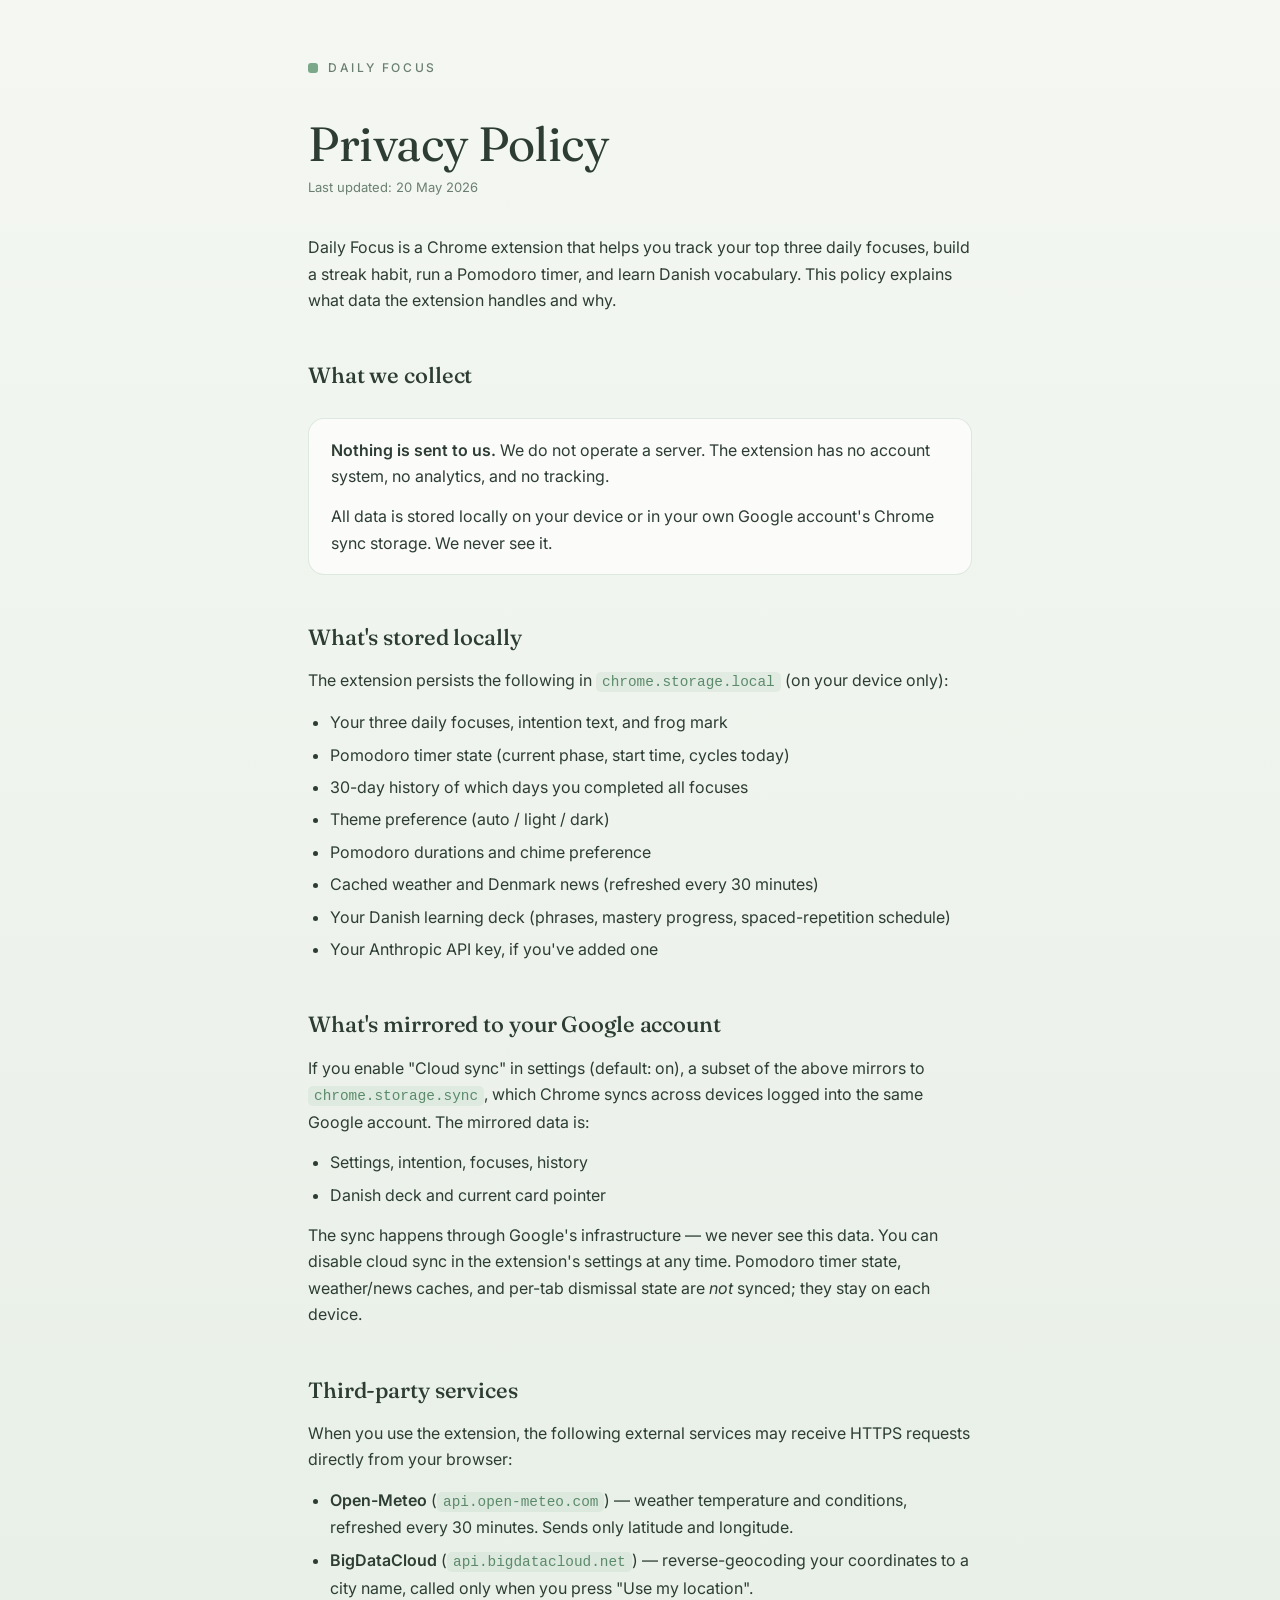
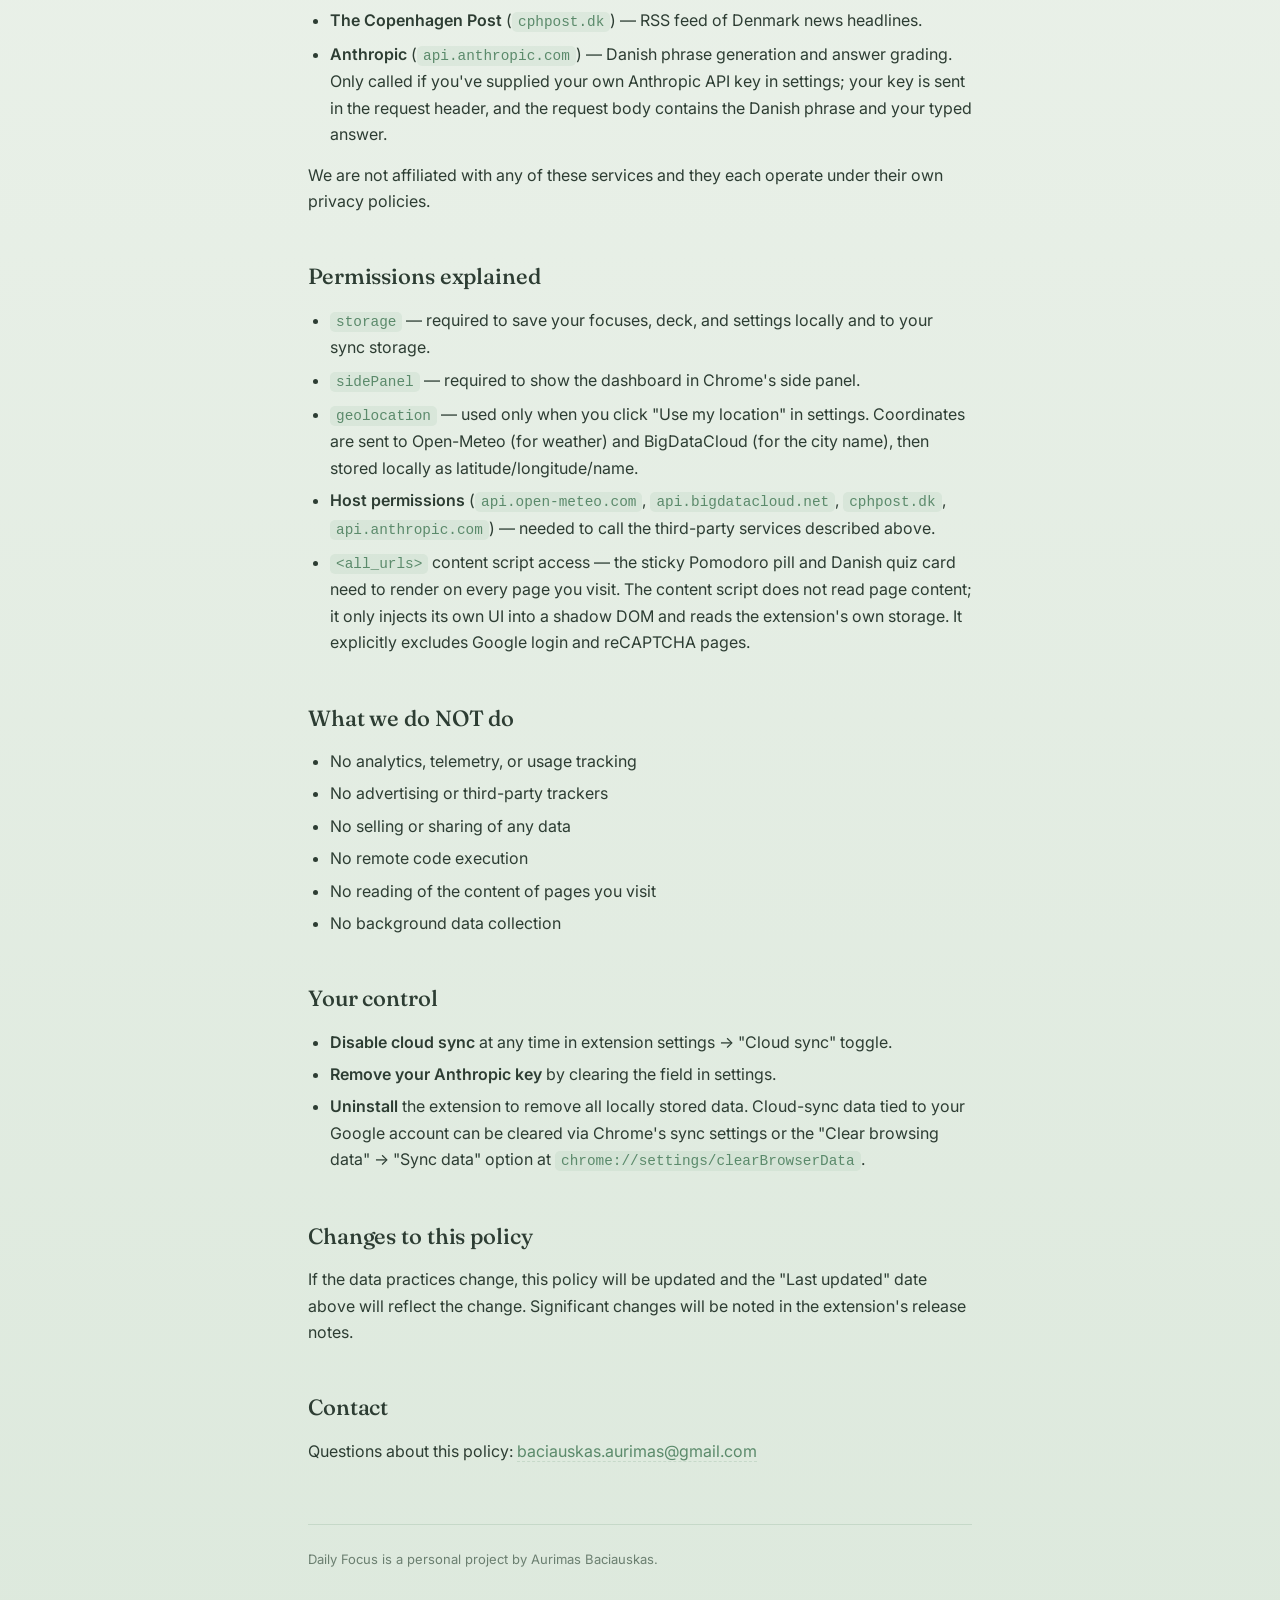
==== privacy.html @ 4ad21ade "init: landing + privacy policy" ====
<!doctype html>
<html lang="en">
  <head>
    <meta charset="utf-8" />
    <meta name="viewport" content="width=device-width, initial-scale=1" />
    <title>Daily Focus — Privacy Policy</title>
    <link rel="preconnect" href="https://fonts.googleapis.com" />
    <link rel="preconnect" href="https://fonts.gstatic.com" crossorigin />
    <link
      href="https://fonts.googleapis.com/css2?family=Fraunces:ital,opsz,wght@0,9..144,400;0,9..144,500;1,9..144,400&family=Inter:wght@400;500;600&display=swap"
      rel="stylesheet"
    />
    <meta name="description" content="Privacy policy for the Daily Focus Chrome extension." />
    <style>
      :root {
        --bg-top: #f4f7f2;
        --bg-bottom: #dde9dd;
        --ink: #2d3d33;
        --ink-soft: #6b7f70;
        --ink-faint: #a8bcae;
        --sage: #7ba888;
        --sage-deep: #5b8a6b;
        --sage-tint: rgba(123, 168, 136, 0.12);
        --line: rgba(91, 138, 107, 0.18);
        --card: rgba(255, 255, 255, 0.7);
      }
      @media (prefers-color-scheme: dark) {
        :root {
          --bg-top: #1a2420;
          --bg-bottom: #0f1614;
          --ink: #dde7e0;
          --ink-soft: #94a89c;
          --ink-faint: #62756a;
          --sage: #7ba888;
          --sage-deep: #a8d4b6;
          --sage-tint: rgba(123, 168, 136, 0.18);
          --line: rgba(168, 212, 182, 0.14);
          --card: rgba(255, 255, 255, 0.035);
          color-scheme: dark;
        }
      }

      * { box-sizing: border-box; }
      html, body { margin: 0; padding: 0; }
      body {
        font-family: "Inter", -apple-system, BlinkMacSystemFont, "Segoe UI", sans-serif;
        color: var(--ink);
        background: linear-gradient(180deg, var(--bg-top) 0%, var(--bg-bottom) 100%);
        min-height: 100vh;
        -webkit-font-smoothing: antialiased;
        font-size: 16px;
        line-height: 1.65;
      }
      .stage {
        max-width: 720px;
        margin: 0 auto;
        padding: 6vh 28px 8vh;
      }
      .brand {
        display: inline-flex;
        align-items: center;
        gap: 10px;
        font-size: 12px;
        letter-spacing: 0.22em;
        text-transform: uppercase;
        color: var(--ink-soft);
        font-weight: 500;
        margin-bottom: 40px;
      }
      .brand-dot {
        width: 10px; height: 10px;
        background: var(--sage);
        border-radius: 3px;
      }
      h1 {
        font-family: "Fraunces", Georgia, serif;
        font-weight: 400;
        font-size: clamp(34px, 5vw, 48px);
        line-height: 1.1;
        margin: 0 0 6px;
        letter-spacing: -0.01em;
      }
      .meta {
        font-size: 13px;
        color: var(--ink-soft);
        margin: 0 0 36px;
      }
      h2 {
        font-family: "Fraunces", Georgia, serif;
        font-weight: 500;
        font-size: 22px;
        margin: 44px 0 12px;
        color: var(--ink);
        letter-spacing: -0.005em;
      }
      h3 {
        font-size: 14px;
        letter-spacing: 0.14em;
        text-transform: uppercase;
        color: var(--ink-soft);
        margin: 28px 0 8px;
        font-weight: 500;
      }
      p { margin: 0 0 14px; }
      ul {
        margin: 0 0 14px;
        padding-left: 22px;
      }
      li { margin: 0 0 6px; }
      strong { color: var(--ink); font-weight: 600; }
      code {
        font-family: ui-monospace, "SF Mono", Menlo, monospace;
        font-size: 0.9em;
        background: var(--sage-tint);
        color: var(--sage-deep);
        padding: 2px 6px;
        border-radius: 5px;
      }
      a { color: var(--sage-deep); text-decoration: none; border-bottom: 1px dashed var(--line); }
      a:hover { color: var(--sage); border-bottom-color: var(--sage); }
      .card {
        background: var(--card);
        border: 1px solid var(--line);
        border-radius: 16px;
        padding: 18px 22px;
        margin: 24px 0;
      }
      footer {
        margin-top: 60px;
        padding-top: 24px;
        border-top: 1px solid var(--line);
        font-size: 13px;
        color: var(--ink-soft);
      }
    </style>
  </head>
  <body>
    <main class="stage">
      <div class="brand"><span class="brand-dot"></span> Daily Focus</div>
      <h1>Privacy Policy</h1>
      <p class="meta">Last updated: 20 May 2026</p>

      <p>Daily Focus is a Chrome extension that helps you track your top three daily focuses, build a streak habit, run a Pomodoro timer, and learn Danish vocabulary. This policy explains what data the extension handles and why.</p>

      <h2>What we collect</h2>
      <div class="card">
        <p><strong>Nothing is sent to us.</strong> We do not operate a server. The extension has no account system, no analytics, and no tracking.</p>
        <p style="margin-bottom: 0">All data is stored locally on your device or in your own Google account's Chrome sync storage. We never see it.</p>
      </div>

      <h2>What's stored locally</h2>
      <p>The extension persists the following in <code>chrome.storage.local</code> (on your device only):</p>
      <ul>
        <li>Your three daily focuses, intention text, and frog mark</li>
        <li>Pomodoro timer state (current phase, start time, cycles today)</li>
        <li>30-day history of which days you completed all focuses</li>
        <li>Theme preference (auto / light / dark)</li>
        <li>Pomodoro durations and chime preference</li>
        <li>Cached weather and Denmark news (refreshed every 30 minutes)</li>
        <li>Your Danish learning deck (phrases, mastery progress, spaced-repetition schedule)</li>
        <li>Your Anthropic API key, if you've added one</li>
      </ul>

      <h2>What's mirrored to your Google account</h2>
      <p>If you enable "Cloud sync" in settings (default: on), a subset of the above mirrors to <code>chrome.storage.sync</code>, which Chrome syncs across devices logged into the same Google account. The mirrored data is:</p>
      <ul>
        <li>Settings, intention, focuses, history</li>
        <li>Danish deck and current card pointer</li>
      </ul>
      <p>The sync happens through Google's infrastructure — we never see this data. You can disable cloud sync in the extension's settings at any time. Pomodoro timer state, weather/news caches, and per-tab dismissal state are <em>not</em> synced; they stay on each device.</p>

      <h2>Third-party services</h2>
      <p>When you use the extension, the following external services may receive HTTPS requests directly from your browser:</p>
      <ul>
        <li><strong>Open-Meteo</strong> (<code>api.open-meteo.com</code>) — weather temperature and conditions, refreshed every 30 minutes. Sends only latitude and longitude.</li>
        <li><strong>BigDataCloud</strong> (<code>api.bigdatacloud.net</code>) — reverse-geocoding your coordinates to a city name, called only when you press "Use my location".</li>
        <li><strong>The Copenhagen Post</strong> (<code>cphpost.dk</code>) — RSS feed of Denmark news headlines.</li>
        <li><strong>Anthropic</strong> (<code>api.anthropic.com</code>) — Danish phrase generation and answer grading. Only called if you've supplied your own Anthropic API key in settings; your key is sent in the request header, and the request body contains the Danish phrase and your typed answer.</li>
      </ul>
      <p>We are not affiliated with any of these services and they each operate under their own privacy policies.</p>

      <h2>Permissions explained</h2>
      <ul>
        <li><code>storage</code> — required to save your focuses, deck, and settings locally and to your sync storage.</li>
        <li><code>sidePanel</code> — required to show the dashboard in Chrome's side panel.</li>
        <li><code>geolocation</code> — used only when you click "Use my location" in settings. Coordinates are sent to Open-Meteo (for weather) and BigDataCloud (for the city name), then stored locally as latitude/longitude/name.</li>
        <li><strong>Host permissions</strong> (<code>api.open-meteo.com</code>, <code>api.bigdatacloud.net</code>, <code>cphpost.dk</code>, <code>api.anthropic.com</code>) — needed to call the third-party services described above.</li>
        <li><code>&lt;all_urls&gt;</code> content script access — the sticky Pomodoro pill and Danish quiz card need to render on every page you visit. The content script does not read page content; it only injects its own UI into a shadow DOM and reads the extension's own storage. It explicitly excludes Google login and reCAPTCHA pages.</li>
      </ul>

      <h2>What we do NOT do</h2>
      <ul>
        <li>No analytics, telemetry, or usage tracking</li>
        <li>No advertising or third-party trackers</li>
        <li>No selling or sharing of any data</li>
        <li>No remote code execution</li>
        <li>No reading of the content of pages you visit</li>
        <li>No background data collection</li>
      </ul>

      <h2>Your control</h2>
      <ul>
        <li><strong>Disable cloud sync</strong> at any time in extension settings → "Cloud sync" toggle.</li>
        <li><strong>Remove your Anthropic key</strong> by clearing the field in settings.</li>
        <li><strong>Uninstall</strong> the extension to remove all locally stored data. Cloud-sync data tied to your Google account can be cleared via Chrome's sync settings or the "Clear browsing data" → "Sync data" option at <code>chrome://settings/clearBrowserData</code>.</li>
      </ul>

      <h2>Changes to this policy</h2>
      <p>If the data practices change, this policy will be updated and the "Last updated" date above will reflect the change. Significant changes will be noted in the extension's release notes.</p>

      <h2>Contact</h2>
      <p>Questions about this policy: <a href="mailto:baciauskas.aurimas@gmail.com">baciauskas.aurimas@gmail.com</a></p>

      <footer>
        Daily Focus is a personal project by Aurimas Baciauskas.
      </footer>
    </main>
  </body>
</html>
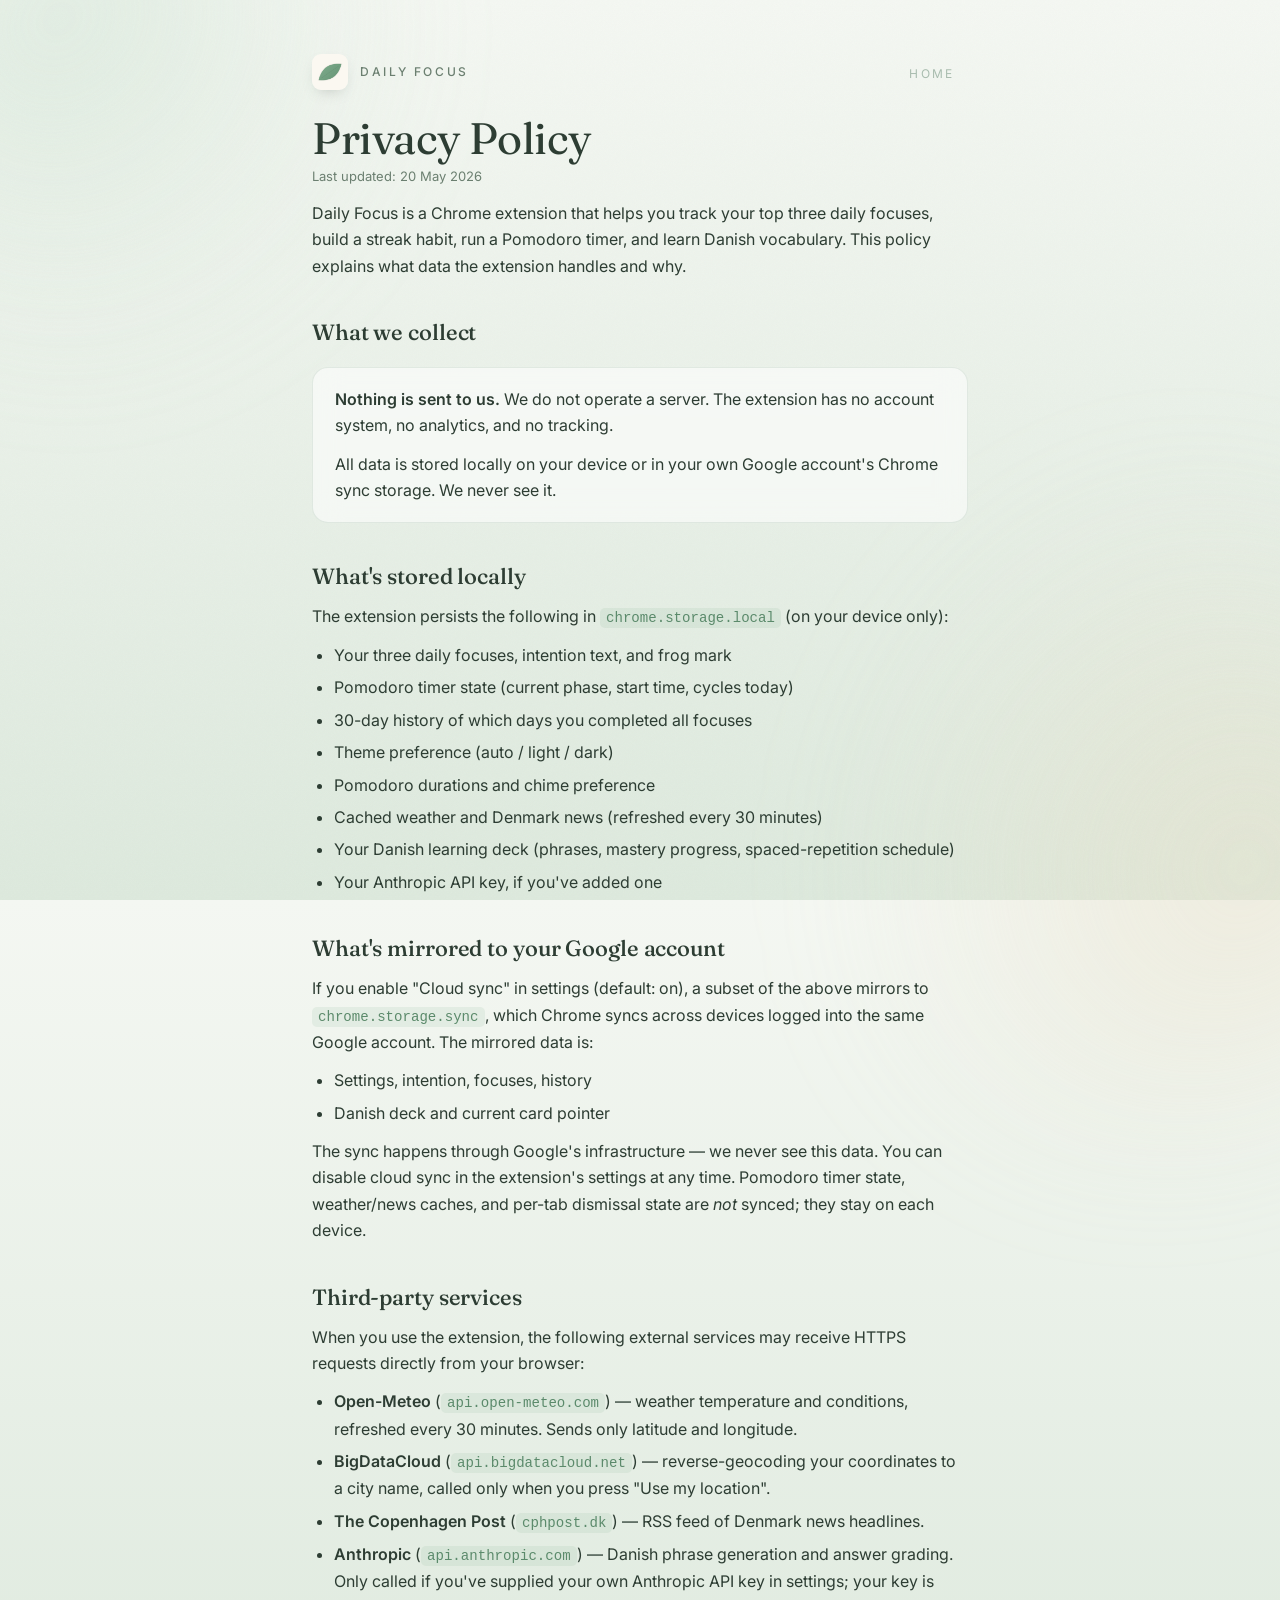
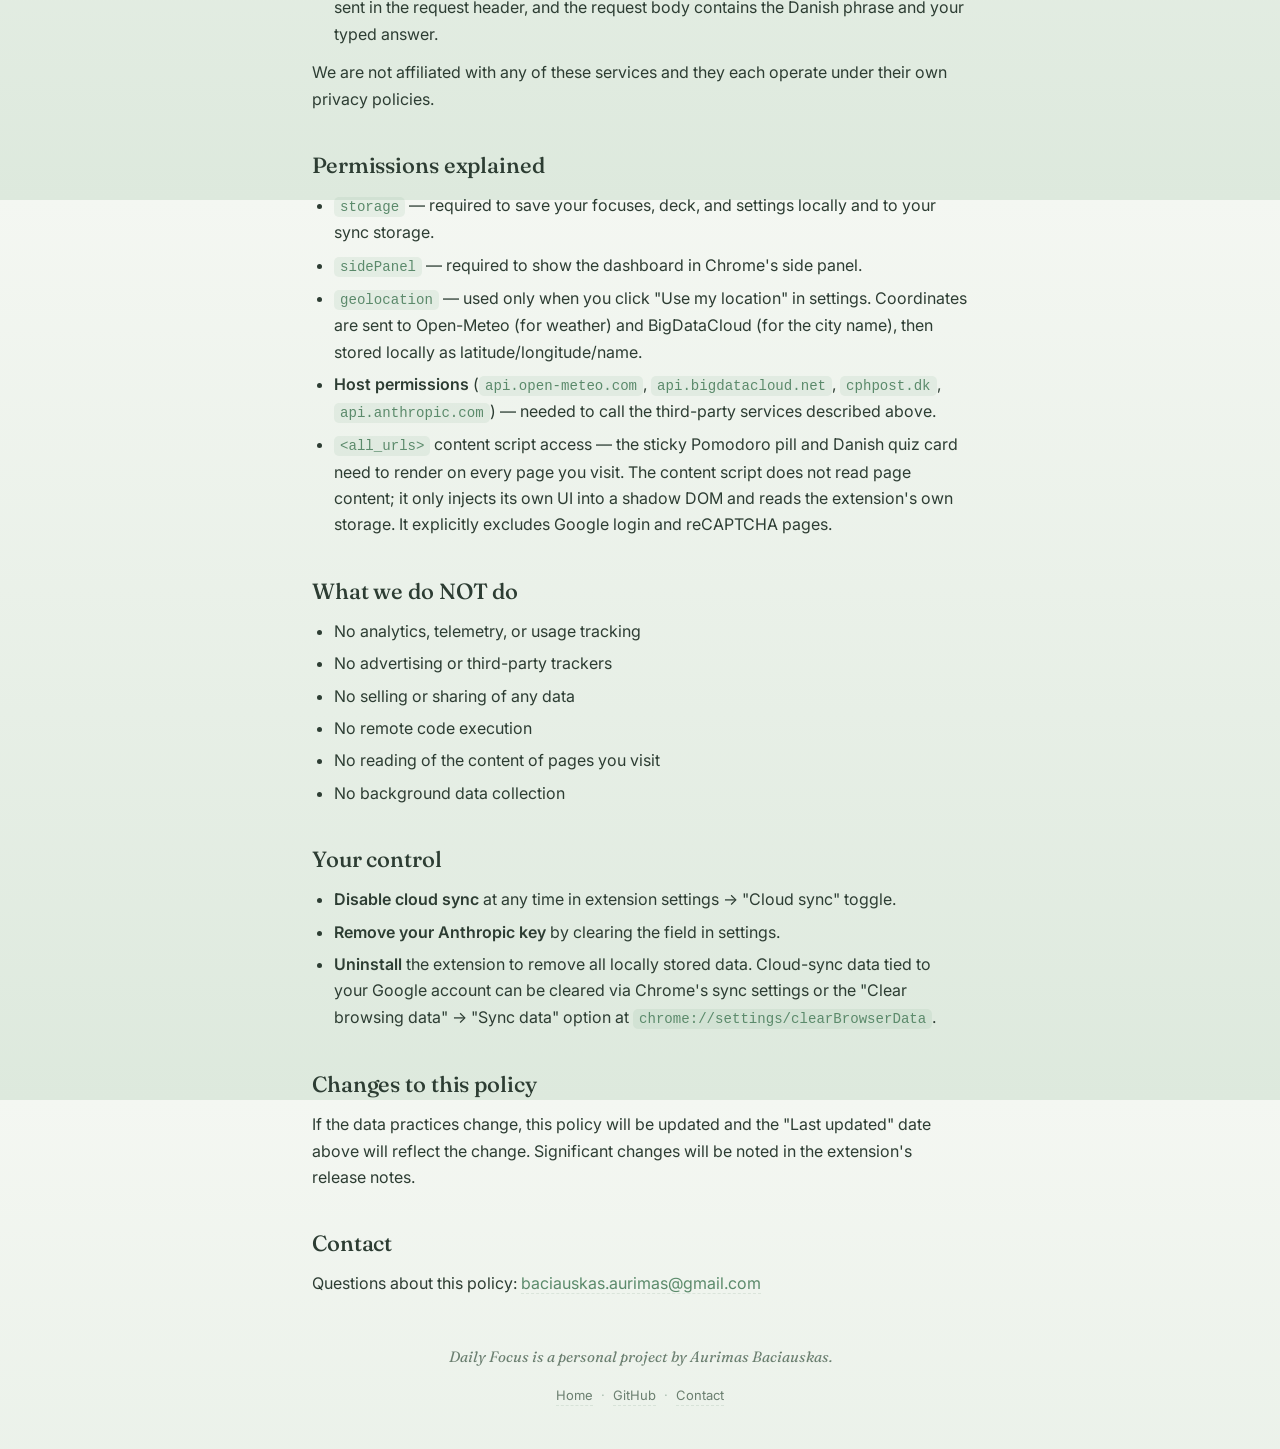
==== commit 2c1bae53: "design: mirror extension aesthetic (blobs, grain, Fraunces, sage palette) - Pull shared styles into " ====
--- a/privacy.html
+++ b/privacy.html
@@ -10,209 +10,164 @@
       href="https://fonts.googleapis.com/css2?family=Fraunces:ital,opsz,wght@0,9..144,400;0,9..144,500;1,9..144,400&family=Inter:wght@400;500;600&display=swap"
       rel="stylesheet"
     />
+    <link rel="stylesheet" href="styles.css" />
+    <link rel="icon" type="image/png" href="icon-128.png" />
     <meta name="description" content="Privacy policy for the Daily Focus Chrome extension." />
     <style>
-      :root {
-        --bg-top: #f4f7f2;
-        --bg-bottom: #dde9dd;
-        --ink: #2d3d33;
-        --ink-soft: #6b7f70;
-        --ink-faint: #a8bcae;
-        --sage: #7ba888;
-        --sage-deep: #5b8a6b;
-        --sage-tint: rgba(123, 168, 136, 0.12);
-        --line: rgba(91, 138, 107, 0.18);
-        --card: rgba(255, 255, 255, 0.7);
-      }
-      @media (prefers-color-scheme: dark) {
-        :root {
-          --bg-top: #1a2420;
-          --bg-bottom: #0f1614;
-          --ink: #dde7e0;
-          --ink-soft: #94a89c;
-          --ink-faint: #62756a;
-          --sage: #7ba888;
-          --sage-deep: #a8d4b6;
-          --sage-tint: rgba(123, 168, 136, 0.18);
-          --line: rgba(168, 212, 182, 0.14);
-          --card: rgba(255, 255, 255, 0.035);
-          color-scheme: dark;
-        }
-      }
-
-      * { box-sizing: border-box; }
-      html, body { margin: 0; padding: 0; }
-      body {
-        font-family: "Inter", -apple-system, BlinkMacSystemFont, "Segoe UI", sans-serif;
-        color: var(--ink);
-        background: linear-gradient(180deg, var(--bg-top) 0%, var(--bg-bottom) 100%);
-        min-height: 100vh;
-        -webkit-font-smoothing: antialiased;
-        font-size: 16px;
-        line-height: 1.65;
-      }
-      .stage {
-        max-width: 720px;
-        margin: 0 auto;
-        padding: 6vh 28px 8vh;
-      }
-      .brand {
-        display: inline-flex;
-        align-items: center;
-        gap: 10px;
-        font-size: 12px;
-        letter-spacing: 0.22em;
-        text-transform: uppercase;
-        color: var(--ink-soft);
-        font-weight: 500;
-        margin-bottom: 40px;
-      }
-      .brand-dot {
-        width: 10px; height: 10px;
-        background: var(--sage);
-        border-radius: 3px;
-      }
-      h1 {
+      .stage.privacy-stage { gap: 24px; }
+      .doc-heading {
         font-family: "Fraunces", Georgia, serif;
         font-weight: 400;
-        font-size: clamp(34px, 5vw, 48px);
+        font-size: clamp(32px, 4.5vw, 44px);
         line-height: 1.1;
-        margin: 0 0 6px;
+        margin: 0 0 4px;
         letter-spacing: -0.01em;
       }
-      .meta {
+      .doc-meta {
         font-size: 13px;
         color: var(--ink-soft);
-        margin: 0 0 36px;
+        margin: 0 0 8px;
       }
-      h2 {
+      .doc h2 {
         font-family: "Fraunces", Georgia, serif;
         font-weight: 500;
         font-size: 22px;
-        margin: 44px 0 12px;
+        margin: 36px 0 10px;
         color: var(--ink);
         letter-spacing: -0.005em;
       }
-      h3 {
-        font-size: 14px;
-        letter-spacing: 0.14em;
-        text-transform: uppercase;
-        color: var(--ink-soft);
-        margin: 28px 0 8px;
-        font-weight: 500;
-      }
-      p { margin: 0 0 14px; }
-      ul {
-        margin: 0 0 14px;
-        padding-left: 22px;
-      }
-      li { margin: 0 0 6px; }
-      strong { color: var(--ink); font-weight: 600; }
-      code {
+      .doc p { margin: 0 0 12px; line-height: 1.65; }
+      .doc ul { margin: 0 0 12px; padding-left: 22px; line-height: 1.65; }
+      .doc li { margin: 0 0 6px; }
+      .doc strong { color: var(--ink); font-weight: 600; }
+      .doc code {
         font-family: ui-monospace, "SF Mono", Menlo, monospace;
-        font-size: 0.9em;
+        font-size: 0.88em;
         background: var(--sage-tint);
         color: var(--sage-deep);
         padding: 2px 6px;
         border-radius: 5px;
       }
-      a { color: var(--sage-deep); text-decoration: none; border-bottom: 1px dashed var(--line); }
-      a:hover { color: var(--sage); border-bottom-color: var(--sage); }
-      .card {
+      .doc a {
+        color: var(--sage-deep);
+        text-decoration: none;
+        border-bottom: 1px dashed var(--line);
+        transition: color 180ms ease, border-color 180ms ease;
+      }
+      .doc a:hover { color: var(--sage); border-bottom-color: var(--sage); }
+      .callout {
         background: var(--card);
         border: 1px solid var(--line);
         border-radius: 16px;
         padding: 18px 22px;
-        margin: 24px 0;
+        margin: 18px 0 22px;
+        backdrop-filter: blur(14px);
+        -webkit-backdrop-filter: blur(14px);
       }
-      footer {
-        margin-top: 60px;
-        padding-top: 24px;
-        border-top: 1px solid var(--line);
-        font-size: 13px;
-        color: var(--ink-soft);
-      }
+      .callout p:last-child { margin-bottom: 0; }
     </style>
   </head>
   <body>
-    <main class="stage">
-      <div class="brand"><span class="brand-dot"></span> Daily Focus</div>
-      <h1>Privacy Policy</h1>
-      <p class="meta">Last updated: 20 May 2026</p>
+    <div class="blob blob-a" aria-hidden="true"></div>
+    <div class="blob blob-b" aria-hidden="true"></div>
+    <div class="grain" aria-hidden="true"></div>
 
-      <p>Daily Focus is a Chrome extension that helps you track your top three daily focuses, build a streak habit, run a Pomodoro timer, and learn Danish vocabulary. This policy explains what data the extension handles and why.</p>
+    <main class="stage privacy-stage">
+      <header class="meta">
+        <a class="brand" href="/">
+          <img src="icon-128.png" alt="" />
+          <span>daily focus</span>
+        </a>
+        <nav class="nav">
+          <a href="/">home</a>
+        </nav>
+      </header>
 
-      <h2>What we collect</h2>
-      <div class="card">
-        <p><strong>Nothing is sent to us.</strong> We do not operate a server. The extension has no account system, no analytics, and no tracking.</p>
-        <p style="margin-bottom: 0">All data is stored locally on your device or in your own Google account's Chrome sync storage. We never see it.</p>
-      </div>
+      <article class="doc">
+        <h1 class="doc-heading">Privacy Policy</h1>
+        <p class="doc-meta">Last updated: 20 May 2026</p>
 
-      <h2>What's stored locally</h2>
-      <p>The extension persists the following in <code>chrome.storage.local</code> (on your device only):</p>
-      <ul>
-        <li>Your three daily focuses, intention text, and frog mark</li>
-        <li>Pomodoro timer state (current phase, start time, cycles today)</li>
-        <li>30-day history of which days you completed all focuses</li>
-        <li>Theme preference (auto / light / dark)</li>
-        <li>Pomodoro durations and chime preference</li>
-        <li>Cached weather and Denmark news (refreshed every 30 minutes)</li>
-        <li>Your Danish learning deck (phrases, mastery progress, spaced-repetition schedule)</li>
-        <li>Your Anthropic API key, if you've added one</li>
-      </ul>
+        <p>Daily Focus is a Chrome extension that helps you track your top three daily focuses, build a streak habit, run a Pomodoro timer, and learn Danish vocabulary. This policy explains what data the extension handles and why.</p>
 
-      <h2>What's mirrored to your Google account</h2>
-      <p>If you enable "Cloud sync" in settings (default: on), a subset of the above mirrors to <code>chrome.storage.sync</code>, which Chrome syncs across devices logged into the same Google account. The mirrored data is:</p>
-      <ul>
-        <li>Settings, intention, focuses, history</li>
-        <li>Danish deck and current card pointer</li>
-      </ul>
-      <p>The sync happens through Google's infrastructure — we never see this data. You can disable cloud sync in the extension's settings at any time. Pomodoro timer state, weather/news caches, and per-tab dismissal state are <em>not</em> synced; they stay on each device.</p>
+        <h2>What we collect</h2>
+        <div class="callout">
+          <p><strong>Nothing is sent to us.</strong> We do not operate a server. The extension has no account system, no analytics, and no tracking.</p>
+          <p>All data is stored locally on your device or in your own Google account's Chrome sync storage. We never see it.</p>
+        </div>
 
-      <h2>Third-party services</h2>
-      <p>When you use the extension, the following external services may receive HTTPS requests directly from your browser:</p>
-      <ul>
-        <li><strong>Open-Meteo</strong> (<code>api.open-meteo.com</code>) — weather temperature and conditions, refreshed every 30 minutes. Sends only latitude and longitude.</li>
-        <li><strong>BigDataCloud</strong> (<code>api.bigdatacloud.net</code>) — reverse-geocoding your coordinates to a city name, called only when you press "Use my location".</li>
-        <li><strong>The Copenhagen Post</strong> (<code>cphpost.dk</code>) — RSS feed of Denmark news headlines.</li>
-        <li><strong>Anthropic</strong> (<code>api.anthropic.com</code>) — Danish phrase generation and answer grading. Only called if you've supplied your own Anthropic API key in settings; your key is sent in the request header, and the request body contains the Danish phrase and your typed answer.</li>
-      </ul>
-      <p>We are not affiliated with any of these services and they each operate under their own privacy policies.</p>
+        <h2>What's stored locally</h2>
+        <p>The extension persists the following in <code>chrome.storage.local</code> (on your device only):</p>
+        <ul>
+          <li>Your three daily focuses, intention text, and frog mark</li>
+          <li>Pomodoro timer state (current phase, start time, cycles today)</li>
+          <li>30-day history of which days you completed all focuses</li>
+          <li>Theme preference (auto / light / dark)</li>
+          <li>Pomodoro durations and chime preference</li>
+          <li>Cached weather and Denmark news (refreshed every 30 minutes)</li>
+          <li>Your Danish learning deck (phrases, mastery progress, spaced-repetition schedule)</li>
+          <li>Your Anthropic API key, if you've added one</li>
+        </ul>
 
-      <h2>Permissions explained</h2>
-      <ul>
-        <li><code>storage</code> — required to save your focuses, deck, and settings locally and to your sync storage.</li>
-        <li><code>sidePanel</code> — required to show the dashboard in Chrome's side panel.</li>
-        <li><code>geolocation</code> — used only when you click "Use my location" in settings. Coordinates are sent to Open-Meteo (for weather) and BigDataCloud (for the city name), then stored locally as latitude/longitude/name.</li>
-        <li><strong>Host permissions</strong> (<code>api.open-meteo.com</code>, <code>api.bigdatacloud.net</code>, <code>cphpost.dk</code>, <code>api.anthropic.com</code>) — needed to call the third-party services described above.</li>
-        <li><code>&lt;all_urls&gt;</code> content script access — the sticky Pomodoro pill and Danish quiz card need to render on every page you visit. The content script does not read page content; it only injects its own UI into a shadow DOM and reads the extension's own storage. It explicitly excludes Google login and reCAPTCHA pages.</li>
-      </ul>
+        <h2>What's mirrored to your Google account</h2>
+        <p>If you enable "Cloud sync" in settings (default: on), a subset of the above mirrors to <code>chrome.storage.sync</code>, which Chrome syncs across devices logged into the same Google account. The mirrored data is:</p>
+        <ul>
+          <li>Settings, intention, focuses, history</li>
+          <li>Danish deck and current card pointer</li>
+        </ul>
+        <p>The sync happens through Google's infrastructure — we never see this data. You can disable cloud sync in the extension's settings at any time. Pomodoro timer state, weather/news caches, and per-tab dismissal state are <em>not</em> synced; they stay on each device.</p>
 
-      <h2>What we do NOT do</h2>
-      <ul>
-        <li>No analytics, telemetry, or usage tracking</li>
-        <li>No advertising or third-party trackers</li>
-        <li>No selling or sharing of any data</li>
-        <li>No remote code execution</li>
-        <li>No reading of the content of pages you visit</li>
-        <li>No background data collection</li>
-      </ul>
+        <h2>Third-party services</h2>
+        <p>When you use the extension, the following external services may receive HTTPS requests directly from your browser:</p>
+        <ul>
+          <li><strong>Open-Meteo</strong> (<code>api.open-meteo.com</code>) — weather temperature and conditions, refreshed every 30 minutes. Sends only latitude and longitude.</li>
+          <li><strong>BigDataCloud</strong> (<code>api.bigdatacloud.net</code>) — reverse-geocoding your coordinates to a city name, called only when you press "Use my location".</li>
+          <li><strong>The Copenhagen Post</strong> (<code>cphpost.dk</code>) — RSS feed of Denmark news headlines.</li>
+          <li><strong>Anthropic</strong> (<code>api.anthropic.com</code>) — Danish phrase generation and answer grading. Only called if you've supplied your own Anthropic API key in settings; your key is sent in the request header, and the request body contains the Danish phrase and your typed answer.</li>
+        </ul>
+        <p>We are not affiliated with any of these services and they each operate under their own privacy policies.</p>
 
-      <h2>Your control</h2>
-      <ul>
-        <li><strong>Disable cloud sync</strong> at any time in extension settings → "Cloud sync" toggle.</li>
-        <li><strong>Remove your Anthropic key</strong> by clearing the field in settings.</li>
-        <li><strong>Uninstall</strong> the extension to remove all locally stored data. Cloud-sync data tied to your Google account can be cleared via Chrome's sync settings or the "Clear browsing data" → "Sync data" option at <code>chrome://settings/clearBrowserData</code>.</li>
-      </ul>
+        <h2>Permissions explained</h2>
+        <ul>
+          <li><code>storage</code> — required to save your focuses, deck, and settings locally and to your sync storage.</li>
+          <li><code>sidePanel</code> — required to show the dashboard in Chrome's side panel.</li>
+          <li><code>geolocation</code> — used only when you click "Use my location" in settings. Coordinates are sent to Open-Meteo (for weather) and BigDataCloud (for the city name), then stored locally as latitude/longitude/name.</li>
+          <li><strong>Host permissions</strong> (<code>api.open-meteo.com</code>, <code>api.bigdatacloud.net</code>, <code>cphpost.dk</code>, <code>api.anthropic.com</code>) — needed to call the third-party services described above.</li>
+          <li><code>&lt;all_urls&gt;</code> content script access — the sticky Pomodoro pill and Danish quiz card need to render on every page you visit. The content script does not read page content; it only injects its own UI into a shadow DOM and reads the extension's own storage. It explicitly excludes Google login and reCAPTCHA pages.</li>
+        </ul>
 
-      <h2>Changes to this policy</h2>
-      <p>If the data practices change, this policy will be updated and the "Last updated" date above will reflect the change. Significant changes will be noted in the extension's release notes.</p>
+        <h2>What we do NOT do</h2>
+        <ul>
+          <li>No analytics, telemetry, or usage tracking</li>
+          <li>No advertising or third-party trackers</li>
+          <li>No selling or sharing of any data</li>
+          <li>No remote code execution</li>
+          <li>No reading of the content of pages you visit</li>
+          <li>No background data collection</li>
+        </ul>
 
-      <h2>Contact</h2>
-      <p>Questions about this policy: <a href="mailto:baciauskas.aurimas@gmail.com">baciauskas.aurimas@gmail.com</a></p>
+        <h2>Your control</h2>
+        <ul>
+          <li><strong>Disable cloud sync</strong> at any time in extension settings → "Cloud sync" toggle.</li>
+          <li><strong>Remove your Anthropic key</strong> by clearing the field in settings.</li>
+          <li><strong>Uninstall</strong> the extension to remove all locally stored data. Cloud-sync data tied to your Google account can be cleared via Chrome's sync settings or the "Clear browsing data" → "Sync data" option at <code>chrome://settings/clearBrowserData</code>.</li>
+        </ul>
 
-      <footer>
-        Daily Focus is a personal project by Aurimas Baciauskas.
+        <h2>Changes to this policy</h2>
+        <p>If the data practices change, this policy will be updated and the "Last updated" date above will reflect the change. Significant changes will be noted in the extension's release notes.</p>
+
+        <h2>Contact</h2>
+        <p>Questions about this policy: <a href="mailto:baciauskas.aurimas@gmail.com">baciauskas.aurimas@gmail.com</a></p>
+      </article>
+
+      <footer class="footer">
+        <p class="quote">Daily Focus is a personal project by Aurimas Baciauskas.</p>
+        <div class="footer-links">
+          <a href="/">Home</a>
+          <span>·</span>
+          <a href="https://github.com/AuriDevcourse">GitHub</a>
+          <span>·</span>
+          <a href="mailto:baciauskas.aurimas@gmail.com">Contact</a>
+        </div>
       </footer>
     </main>
   </body>
--- a/styles.css
+++ b/styles.css
@@ -0,0 +1,355 @@
+:root,
+:root[data-theme="light"] {
+  --bg-top: #f4f7f2;
+  --bg-bottom: #dde9dd;
+  --ink: #2d3d33;
+  --ink-soft: #6b7f70;
+  --ink-faint: #a8bcae;
+  --sage: #7ba888;
+  --sage-deep: #5b8a6b;
+  --sage-tint: rgba(123, 168, 136, 0.12);
+  --amber: #c89b6c;
+  --amber-tint: rgba(200, 155, 108, 0.14);
+  --line: rgba(91, 138, 107, 0.14);
+  --card: rgba(255, 255, 255, 0.55);
+  --card-strong: rgba(255, 255, 255, 0.78);
+  --shadow-soft: 0 18px 60px -28px rgba(45, 61, 51, 0.28);
+  --blob-a: radial-gradient(circle at 30% 30%, #c9e0ce, transparent 70%);
+  --blob-b: radial-gradient(circle at 70% 60%, #e8e0c9, transparent 70%);
+  --blob-opacity: 0.55;
+  --grain-opacity: 0.04;
+  --grain-blend: multiply;
+  --radius-lg: 28px;
+  --radius-md: 18px;
+}
+
+@media (prefers-color-scheme: dark) {
+  :root {
+    --bg-top: #1a2420;
+    --bg-bottom: #0f1614;
+    --ink: #dde7e0;
+    --ink-soft: #94a89c;
+    --ink-faint: #62756a;
+    --sage: #7ba888;
+    --sage-deep: #a8d4b6;
+    --sage-tint: rgba(123, 168, 136, 0.18);
+    --amber: #d4a978;
+    --amber-tint: rgba(200, 155, 108, 0.16);
+    --line: rgba(168, 212, 182, 0.12);
+    --card: rgba(255, 255, 255, 0.035);
+    --card-strong: rgba(34, 46, 39, 0.78);
+    --shadow-soft: 0 18px 60px -28px rgba(0, 0, 0, 0.6);
+    --blob-a: radial-gradient(circle at 30% 30%, #2d4a3a, transparent 70%);
+    --blob-b: radial-gradient(circle at 70% 60%, #3a3324, transparent 70%);
+    --blob-opacity: 0.45;
+    --grain-opacity: 0.06;
+    --grain-blend: screen;
+    color-scheme: dark;
+  }
+}
+
+* { box-sizing: border-box; }
+html, body { height: 100%; margin: 0; }
+button, input { font: inherit; color: inherit; background: none; border: none; outline: none; }
+
+body {
+  font-family: "Inter", -apple-system, BlinkMacSystemFont, "Segoe UI", sans-serif;
+  color: var(--ink);
+  background: linear-gradient(180deg, var(--bg-top) 0%, var(--bg-bottom) 100%);
+  min-height: 100vh;
+  overflow-x: hidden;
+  -webkit-font-smoothing: antialiased;
+  position: relative;
+  line-height: 1.55;
+}
+
+.blob { position: fixed; border-radius: 50%; filter: blur(80px); opacity: var(--blob-opacity); pointer-events: none; z-index: 0; }
+.blob-a { width: 520px; height: 520px; background: var(--blob-a); top: -160px; left: -120px; }
+.blob-b { width: 620px; height: 620px; background: var(--blob-b); bottom: -220px; right: -160px; }
+.grain {
+  position: fixed; inset: 0; pointer-events: none; z-index: 0;
+  opacity: var(--grain-opacity); mix-blend-mode: var(--grain-blend);
+  background-image: url("data:image/svg+xml;utf8,<svg xmlns='http://www.w3.org/2000/svg' width='160' height='160'><filter id='n'><feTurbulence type='fractalNoise' baseFrequency='0.9' numOctaves='2'/></filter><rect width='100%' height='100%' filter='url(%23n)' opacity='0.6'/></svg>");
+}
+
+.stage {
+  position: relative;
+  z-index: 1;
+  min-height: 100vh;
+  max-width: 720px;
+  margin: 0 auto;
+  padding: 6vh 32px 6vh;
+  display: flex;
+  flex-direction: column;
+  gap: 48px;
+}
+@media (max-width: 560px) {
+  .stage { padding: 4vh 20px 5vh; gap: 36px; }
+}
+
+/* --- meta header --- */
+.meta {
+  display: flex;
+  align-items: center;
+  justify-content: space-between;
+  gap: 12px;
+  flex-wrap: wrap;
+}
+.brand {
+  display: inline-flex;
+  align-items: center;
+  gap: 12px;
+  text-decoration: none;
+  color: inherit;
+}
+.brand img {
+  width: 36px; height: 36px;
+  border-radius: 9px;
+  box-shadow: 0 6px 16px -8px rgba(45, 61, 51, 0.35);
+}
+.brand span {
+  font-size: 12px;
+  letter-spacing: 0.22em;
+  text-transform: uppercase;
+  color: var(--ink-soft);
+  font-weight: 500;
+}
+.nav a {
+  font-size: 12px;
+  letter-spacing: 0.18em;
+  text-transform: uppercase;
+  color: var(--ink-faint);
+  text-decoration: none;
+  padding: 8px 14px;
+  border-radius: 999px;
+  transition: color 160ms ease, background-color 160ms ease;
+}
+.nav a:hover { color: var(--sage-deep); background: var(--sage-tint); }
+
+/* --- hero --- */
+.hero { display: flex; flex-direction: column; gap: 18px; }
+h1 {
+  font-family: "Fraunces", Georgia, serif;
+  font-weight: 400;
+  font-size: clamp(36px, 6.5vw, 64px);
+  line-height: 1.05;
+  margin: 0;
+  letter-spacing: -0.015em;
+}
+.lede {
+  font-family: "Fraunces", Georgia, serif;
+  font-style: italic;
+  font-size: 19px;
+  color: var(--ink-soft);
+  margin: 0;
+  max-width: 540px;
+  line-height: 1.55;
+}
+.actions {
+  display: flex;
+  flex-wrap: wrap;
+  gap: 10px;
+  align-items: center;
+  margin-top: 6px;
+}
+.btn {
+  display: inline-flex;
+  align-items: center;
+  gap: 8px;
+  padding: 12px 22px;
+  border-radius: 999px;
+  font-size: 13px;
+  font-weight: 500;
+  letter-spacing: 0.02em;
+  text-decoration: none;
+  transition: background-color 180ms ease, color 180ms ease, transform 120ms ease, border-color 180ms ease;
+}
+.btn-primary { background: var(--sage-deep); color: #fff; }
+.btn-primary:hover { background: var(--ink); transform: translateY(-1px); }
+.btn-ghost {
+  background: transparent;
+  color: var(--ink-soft);
+  border: 1px solid var(--line);
+}
+.btn-ghost:hover { color: var(--ink); border-color: var(--sage); background: var(--sage-tint); }
+.btn[aria-disabled="true"] { opacity: 0.85; cursor: default; }
+.btn[aria-disabled="true"]:hover { transform: none; }
+
+/* --- preview card (mirrors the new-tab dashboard look) --- */
+.preview-card {
+  background: var(--card);
+  border: 1px solid var(--line);
+  border-radius: var(--radius-lg);
+  box-shadow: var(--shadow-soft);
+  backdrop-filter: blur(14px);
+  -webkit-backdrop-filter: blur(14px);
+  padding: 24px 26px 22px;
+  display: flex;
+  flex-direction: column;
+  gap: 12px;
+}
+.pv-meta {
+  display: flex;
+  align-items: center;
+  justify-content: space-between;
+  gap: 12px;
+  flex-wrap: wrap;
+}
+.pv-date {
+  font-size: 12px;
+  letter-spacing: 0.18em;
+  text-transform: uppercase;
+  color: var(--ink-soft);
+  font-weight: 500;
+}
+.pv-streak {
+  display: inline-flex;
+  align-items: center;
+  gap: 6px;
+  padding: 5px 12px 5px 8px;
+  background: var(--sage-tint);
+  border-radius: 999px;
+  font-size: 12px;
+  font-weight: 600;
+  color: var(--sage-deep);
+  letter-spacing: 0.02em;
+}
+.pv-streak svg { width: 13px; height: 13px; stroke: var(--sage-deep); fill: none; }
+.pv-greeting {
+  font-family: "Fraunces", Georgia, serif;
+  font-weight: 400;
+  font-size: clamp(26px, 3.6vw, 34px);
+  line-height: 1.1;
+  margin: 6px 0 0;
+}
+.pv-intention {
+  font-family: "Fraunces", Georgia, serif;
+  font-style: italic;
+  font-size: 16px;
+  color: var(--ink-soft);
+  margin: 0;
+  border-bottom: 1px dashed var(--line);
+  padding-bottom: 6px;
+}
+.pv-tasks {
+  list-style: none;
+  margin: 8px 0 0;
+  padding: 0;
+  display: flex;
+  flex-direction: column;
+  gap: 2px;
+}
+.pv-task {
+  display: flex;
+  align-items: center;
+  gap: 12px;
+  padding: 10px 4px;
+  border-radius: var(--radius-md);
+}
+.pv-task + .pv-task { border-top: 1px solid var(--line); }
+.pv-check {
+  flex: 0 0 auto;
+  width: 22px; height: 22px;
+  border-radius: 50%;
+  border: 1.5px solid var(--ink-faint);
+  display: inline-flex;
+  align-items: center;
+  justify-content: center;
+  font-size: 13px;
+  color: #fff;
+  background: transparent;
+  line-height: 1;
+}
+.pv-check--on {
+  background: var(--sage);
+  border-color: var(--sage);
+}
+.pv-text {
+  font-size: 16px;
+  color: var(--ink);
+}
+.pv-task--done .pv-text {
+  color: var(--ink-faint);
+  text-decoration: line-through;
+  text-decoration-thickness: 1px;
+  text-decoration-color: var(--ink-faint);
+}
+.pv-text strong { font-weight: 600; }
+
+/* --- features --- */
+.features { display: flex; flex-direction: column; gap: 14px; }
+.features-heading {
+  margin: 0;
+  font-size: 11px;
+  letter-spacing: 0.22em;
+  text-transform: uppercase;
+  color: var(--ink-soft);
+  font-weight: 500;
+}
+.feature-list {
+  list-style: none;
+  margin: 0;
+  padding: 0;
+  display: grid;
+  grid-template-columns: 1fr 1fr;
+  gap: 10px;
+}
+@media (max-width: 560px) {
+  .feature-list { grid-template-columns: 1fr; }
+}
+.feature-list li {
+  background: var(--card);
+  border: 1px solid var(--line);
+  border-radius: 14px;
+  padding: 14px 16px;
+  font-size: 14px;
+  line-height: 1.5;
+  color: var(--ink-soft);
+  transition: transform 180ms ease, background-color 180ms ease;
+}
+.feature-list li:hover {
+  transform: translateY(-1px);
+  background: var(--card-strong);
+}
+.feature-list li strong {
+  display: block;
+  font-family: "Fraunces", Georgia, serif;
+  font-weight: 500;
+  font-size: 17px;
+  color: var(--ink);
+  margin-bottom: 3px;
+  line-height: 1.25;
+}
+
+/* --- footer --- */
+.footer {
+  margin-top: 12px;
+  text-align: center;
+  display: flex;
+  flex-direction: column;
+  gap: 16px;
+}
+.quote {
+  margin: 0;
+  font-family: "Fraunces", Georgia, serif;
+  font-style: italic;
+  font-size: 15px;
+  color: var(--ink-soft);
+  line-height: 1.6;
+  text-wrap: balance;
+}
+.footer-links {
+  display: inline-flex;
+  flex-wrap: wrap;
+  justify-content: center;
+  gap: 8px;
+  font-size: 13px;
+  color: var(--ink-faint);
+}
+.footer-links a {
+  color: var(--ink-soft);
+  text-decoration: none;
+  border-bottom: 1px dashed var(--line);
+  transition: color 180ms ease, border-color 180ms ease;
+}
+.footer-links a:hover { color: var(--sage-deep); border-bottom-color: var(--sage); }
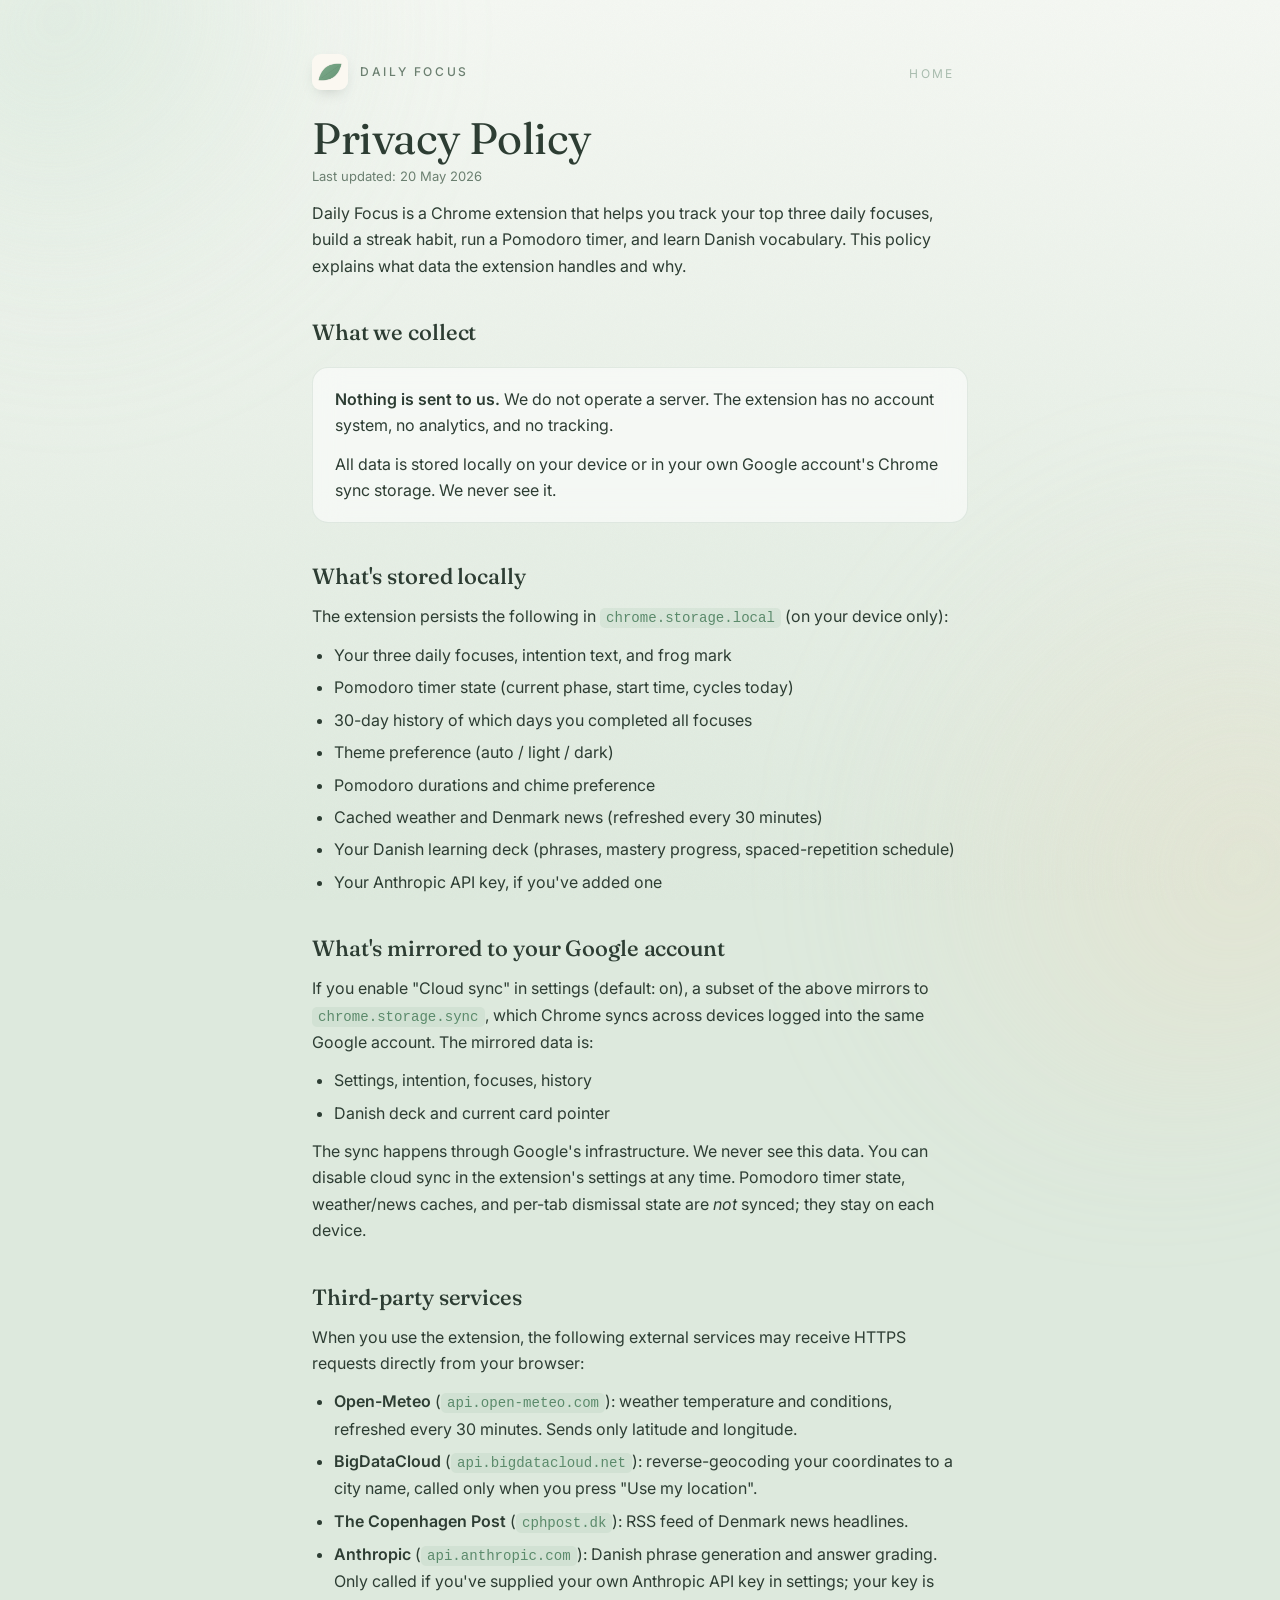
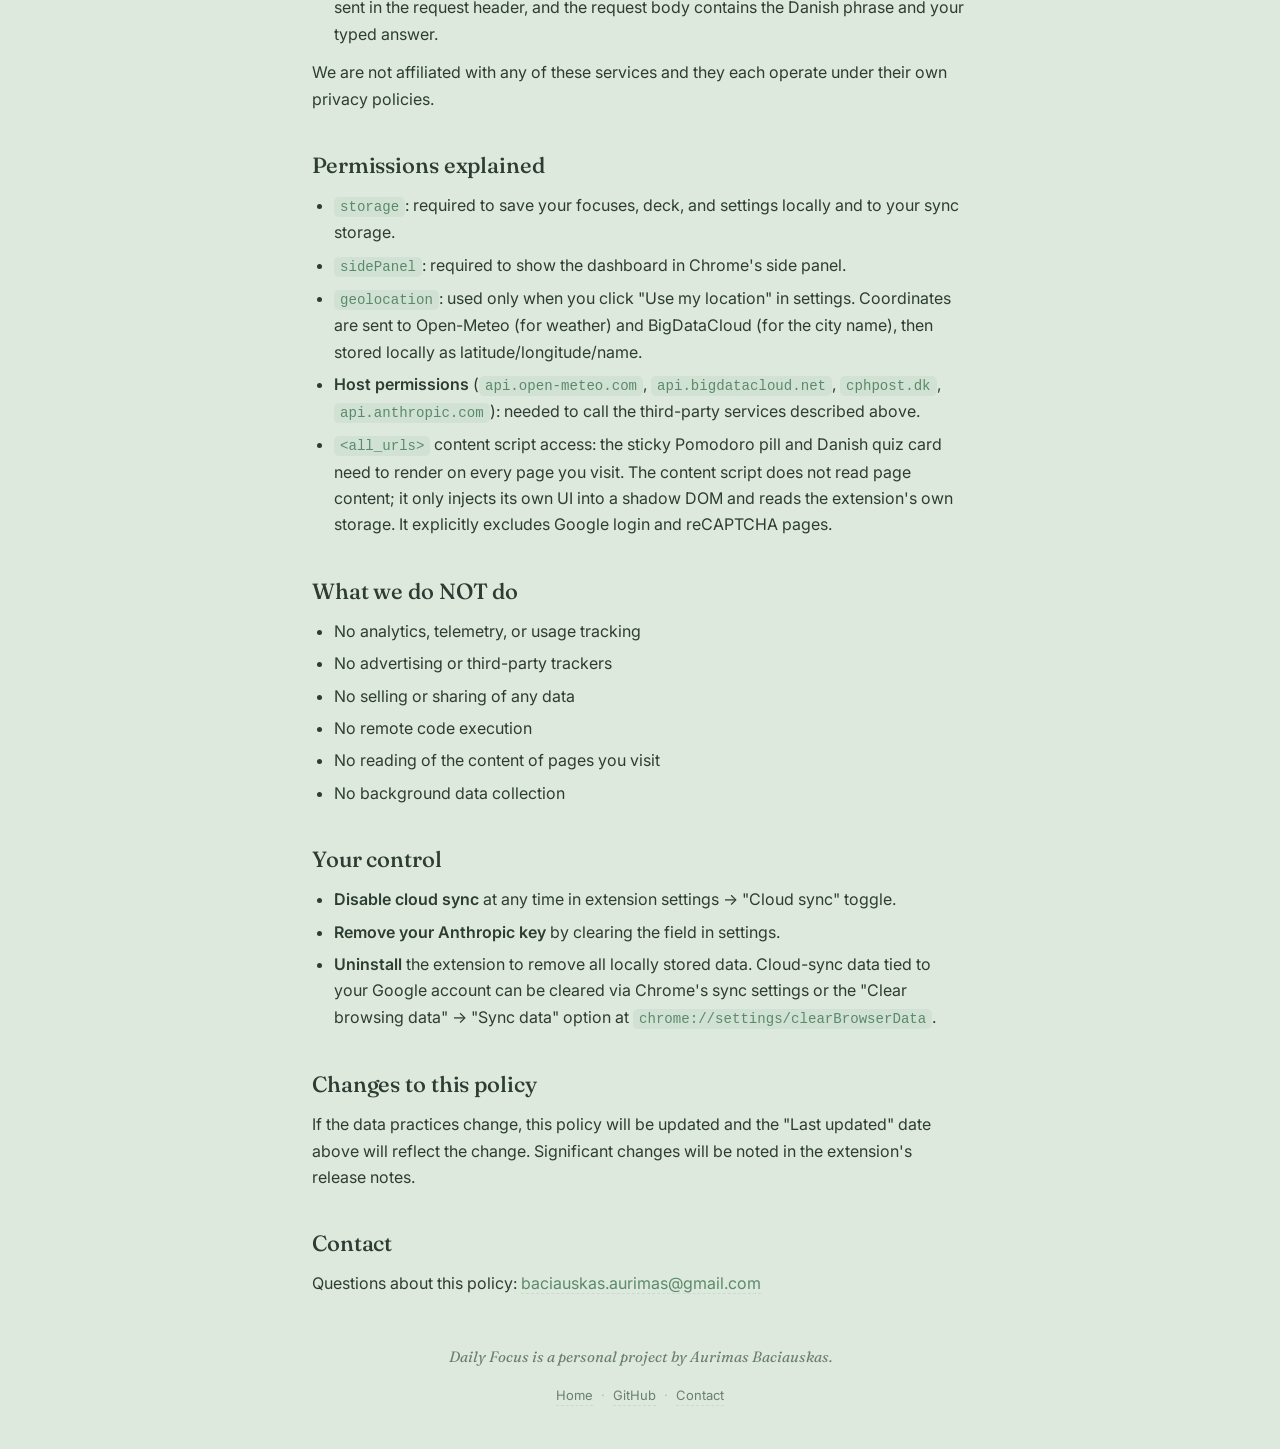
==== commit 1b622602: "copy: remove em-dashes from site (user preference)" ====
--- a/privacy.html
+++ b/privacy.html
@@ -3,7 +3,7 @@
   <head>
     <meta charset="utf-8" />
     <meta name="viewport" content="width=device-width, initial-scale=1" />
-    <title>Daily Focus — Privacy Policy</title>
+    <title>Daily Focus · Privacy Policy</title>
     <link rel="preconnect" href="https://fonts.googleapis.com" />
     <link rel="preconnect" href="https://fonts.gstatic.com" crossorigin />
     <link
@@ -114,25 +114,25 @@
           <li>Settings, intention, focuses, history</li>
           <li>Danish deck and current card pointer</li>
         </ul>
-        <p>The sync happens through Google's infrastructure — we never see this data. You can disable cloud sync in the extension's settings at any time. Pomodoro timer state, weather/news caches, and per-tab dismissal state are <em>not</em> synced; they stay on each device.</p>
+        <p>The sync happens through Google's infrastructure. We never see this data. You can disable cloud sync in the extension's settings at any time. Pomodoro timer state, weather/news caches, and per-tab dismissal state are <em>not</em> synced; they stay on each device.</p>
 
         <h2>Third-party services</h2>
         <p>When you use the extension, the following external services may receive HTTPS requests directly from your browser:</p>
         <ul>
-          <li><strong>Open-Meteo</strong> (<code>api.open-meteo.com</code>) — weather temperature and conditions, refreshed every 30 minutes. Sends only latitude and longitude.</li>
-          <li><strong>BigDataCloud</strong> (<code>api.bigdatacloud.net</code>) — reverse-geocoding your coordinates to a city name, called only when you press "Use my location".</li>
-          <li><strong>The Copenhagen Post</strong> (<code>cphpost.dk</code>) — RSS feed of Denmark news headlines.</li>
-          <li><strong>Anthropic</strong> (<code>api.anthropic.com</code>) — Danish phrase generation and answer grading. Only called if you've supplied your own Anthropic API key in settings; your key is sent in the request header, and the request body contains the Danish phrase and your typed answer.</li>
+          <li><strong>Open-Meteo</strong> (<code>api.open-meteo.com</code>): weather temperature and conditions, refreshed every 30 minutes. Sends only latitude and longitude.</li>
+          <li><strong>BigDataCloud</strong> (<code>api.bigdatacloud.net</code>): reverse-geocoding your coordinates to a city name, called only when you press "Use my location".</li>
+          <li><strong>The Copenhagen Post</strong> (<code>cphpost.dk</code>): RSS feed of Denmark news headlines.</li>
+          <li><strong>Anthropic</strong> (<code>api.anthropic.com</code>): Danish phrase generation and answer grading. Only called if you've supplied your own Anthropic API key in settings; your key is sent in the request header, and the request body contains the Danish phrase and your typed answer.</li>
         </ul>
         <p>We are not affiliated with any of these services and they each operate under their own privacy policies.</p>
 
         <h2>Permissions explained</h2>
         <ul>
-          <li><code>storage</code> — required to save your focuses, deck, and settings locally and to your sync storage.</li>
-          <li><code>sidePanel</code> — required to show the dashboard in Chrome's side panel.</li>
-          <li><code>geolocation</code> — used only when you click "Use my location" in settings. Coordinates are sent to Open-Meteo (for weather) and BigDataCloud (for the city name), then stored locally as latitude/longitude/name.</li>
-          <li><strong>Host permissions</strong> (<code>api.open-meteo.com</code>, <code>api.bigdatacloud.net</code>, <code>cphpost.dk</code>, <code>api.anthropic.com</code>) — needed to call the third-party services described above.</li>
-          <li><code>&lt;all_urls&gt;</code> content script access — the sticky Pomodoro pill and Danish quiz card need to render on every page you visit. The content script does not read page content; it only injects its own UI into a shadow DOM and reads the extension's own storage. It explicitly excludes Google login and reCAPTCHA pages.</li>
+          <li><code>storage</code>: required to save your focuses, deck, and settings locally and to your sync storage.</li>
+          <li><code>sidePanel</code>: required to show the dashboard in Chrome's side panel.</li>
+          <li><code>geolocation</code>: used only when you click "Use my location" in settings. Coordinates are sent to Open-Meteo (for weather) and BigDataCloud (for the city name), then stored locally as latitude/longitude/name.</li>
+          <li><strong>Host permissions</strong> (<code>api.open-meteo.com</code>, <code>api.bigdatacloud.net</code>, <code>cphpost.dk</code>, <code>api.anthropic.com</code>): needed to call the third-party services described above.</li>
+          <li><code>&lt;all_urls&gt;</code> content script access: the sticky Pomodoro pill and Danish quiz card need to render on every page you visit. The content script does not read page content; it only injects its own UI into a shadow DOM and reads the extension's own storage. It explicitly excludes Google login and reCAPTCHA pages.</li>
         </ul>
 
         <h2>What we do NOT do</h2>
--- a/styles.css
+++ b/styles.css
@@ -49,13 +49,23 @@
 }
 
 * { box-sizing: border-box; }
-html, body { height: 100%; margin: 0; }
+html, body { margin: 0; }
 button, input { font: inherit; color: inherit; background: none; border: none; outline: none; }
+
+/* Background lives on <html> so it covers the entire scrollable area —
+   not just the first 100vh. background-attachment: fixed keeps the
+   gradient anchored to the viewport, so long pages stay visually uniform. */
+html {
+  min-height: 100%;
+  background: linear-gradient(180deg, var(--bg-top) 0%, var(--bg-bottom) 100%);
+  background-attachment: fixed;
+  background-color: var(--bg-bottom);
+}
 
 body {
   font-family: "Inter", -apple-system, BlinkMacSystemFont, "Segoe UI", sans-serif;
   color: var(--ink);
-  background: linear-gradient(180deg, var(--bg-top) 0%, var(--bg-bottom) 100%);
+  background: transparent;
   min-height: 100vh;
   overflow-x: hidden;
   -webkit-font-smoothing: antialiased;
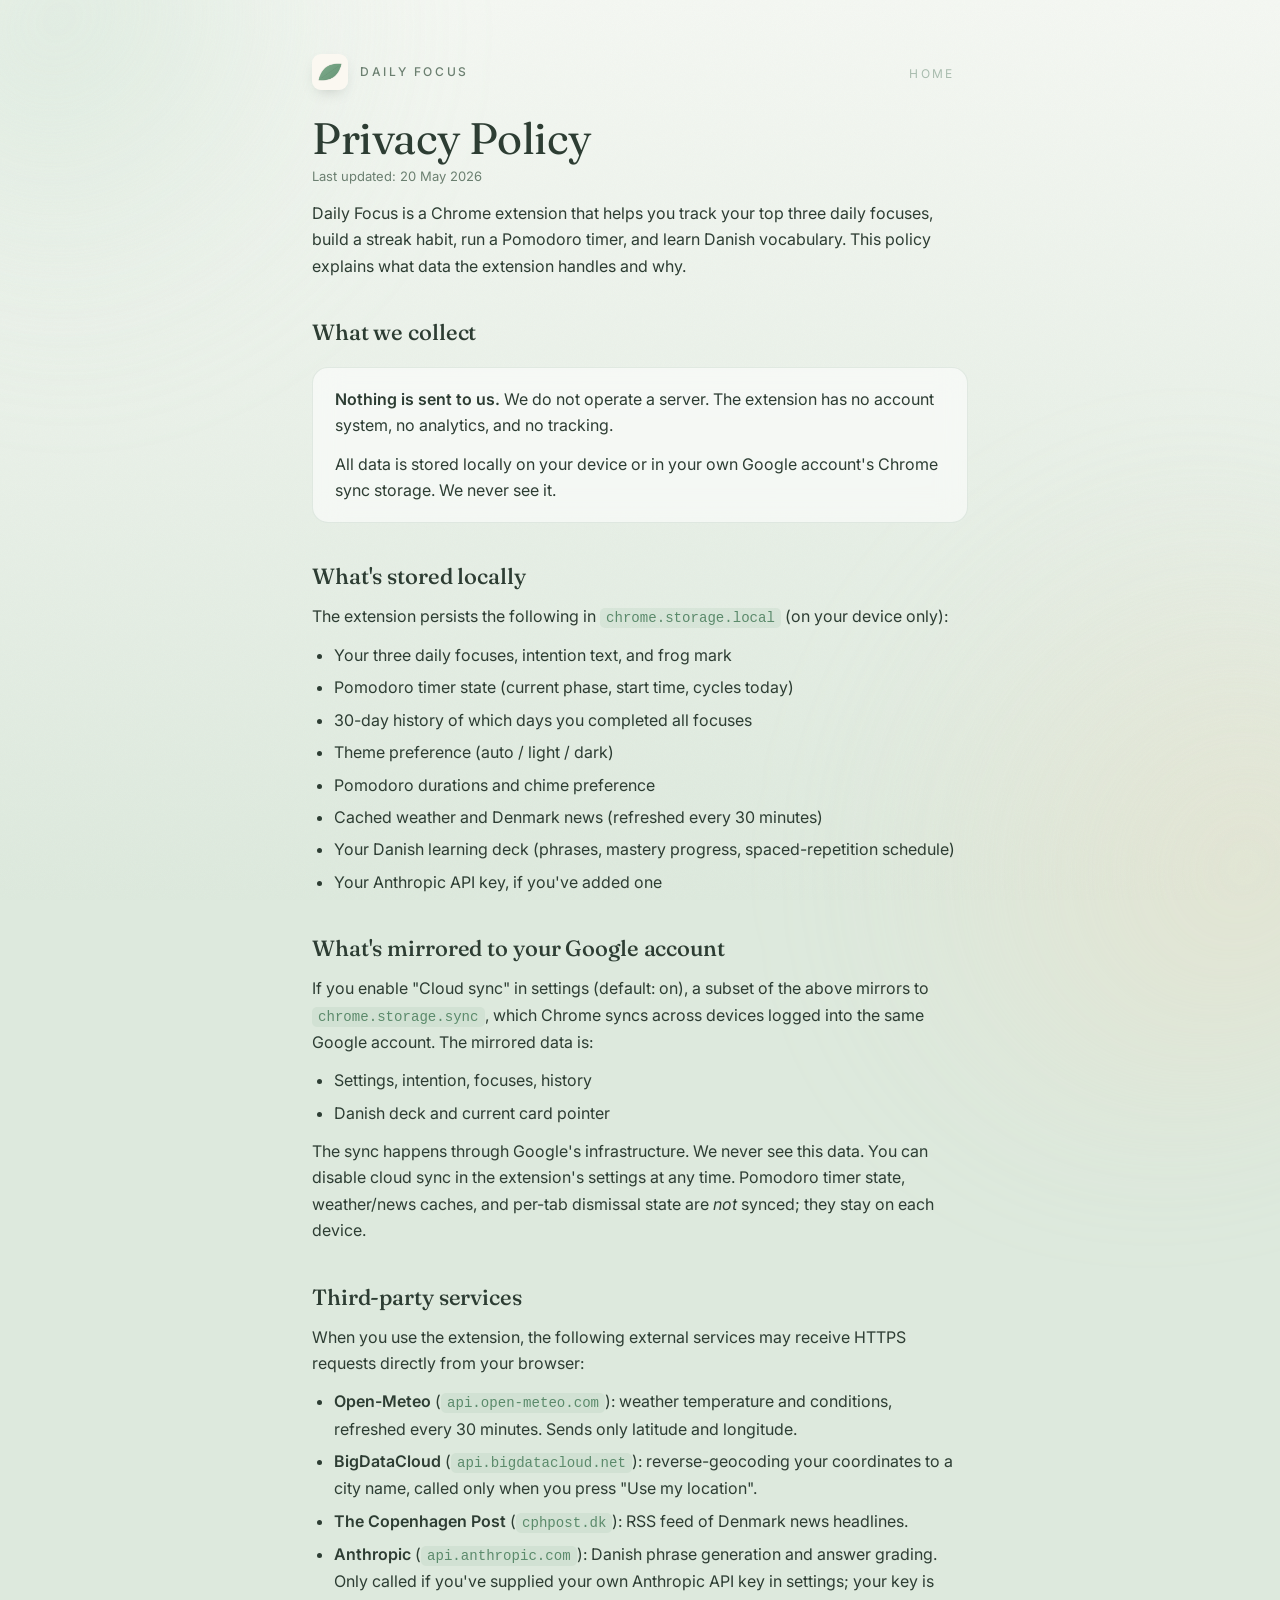
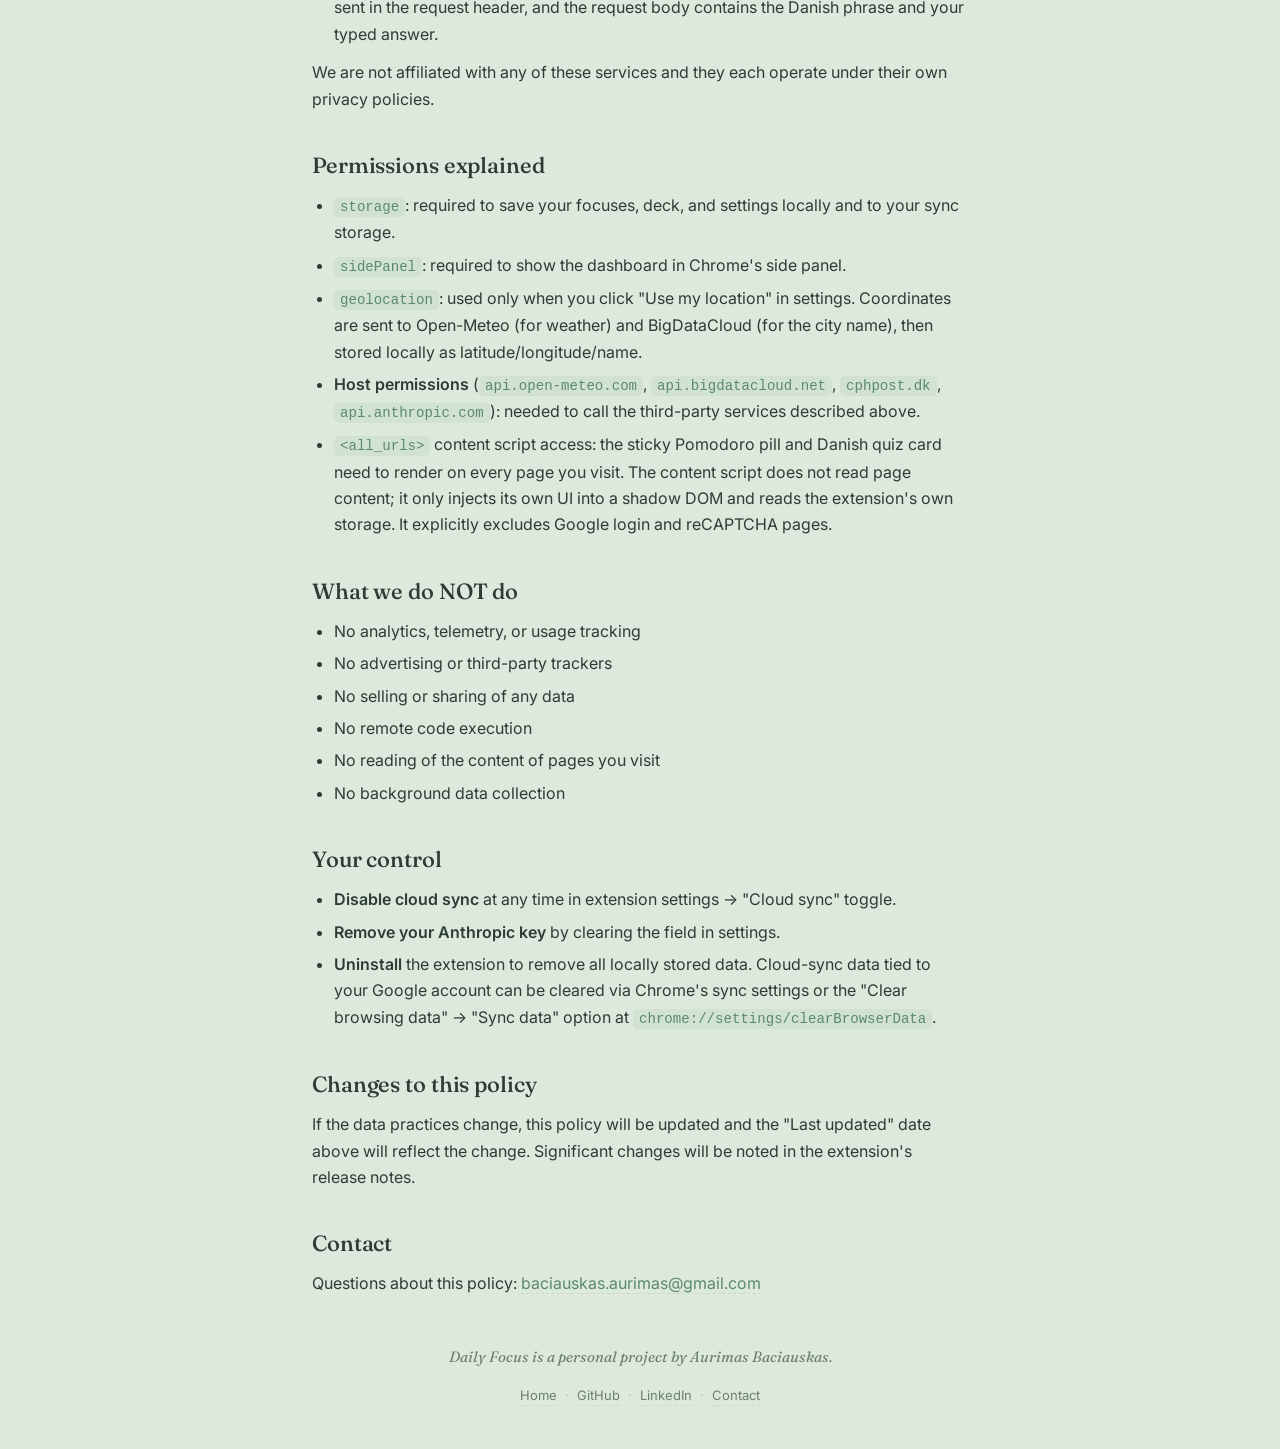
==== commit 5223339f: "add LinkedIn to footers" ====
--- a/privacy.html
+++ b/privacy.html
@@ -164,7 +164,9 @@
         <div class="footer-links">
           <a href="/">Home</a>
           <span>·</span>
-          <a href="https://github.com/AuriDevcourse">GitHub</a>
+          <a href="https://github.com/AuriDevcourse" target="_blank" rel="noopener">GitHub</a>
+          <span>·</span>
+          <a href="https://www.linkedin.com/in/auribaci/" target="_blank" rel="noopener">LinkedIn</a>
           <span>·</span>
           <a href="mailto:baciauskas.aurimas@gmail.com">Contact</a>
         </div>
